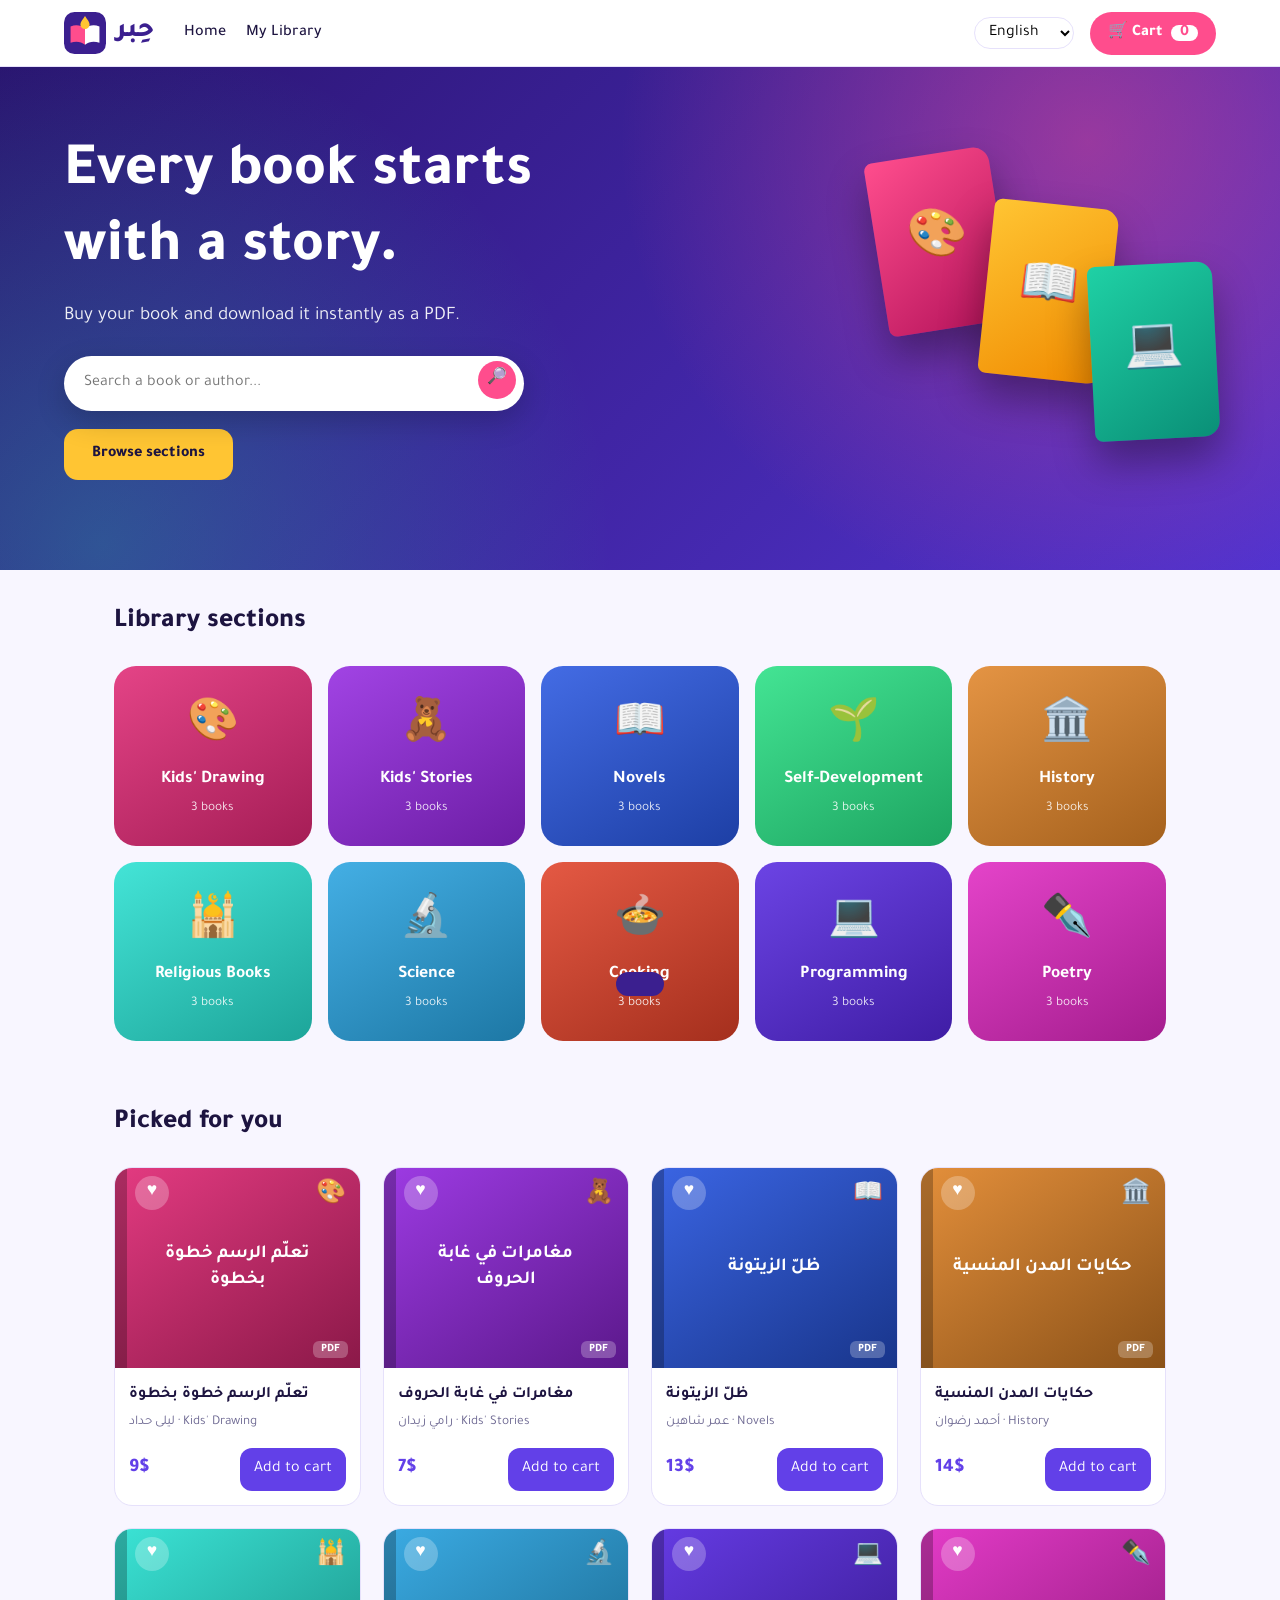
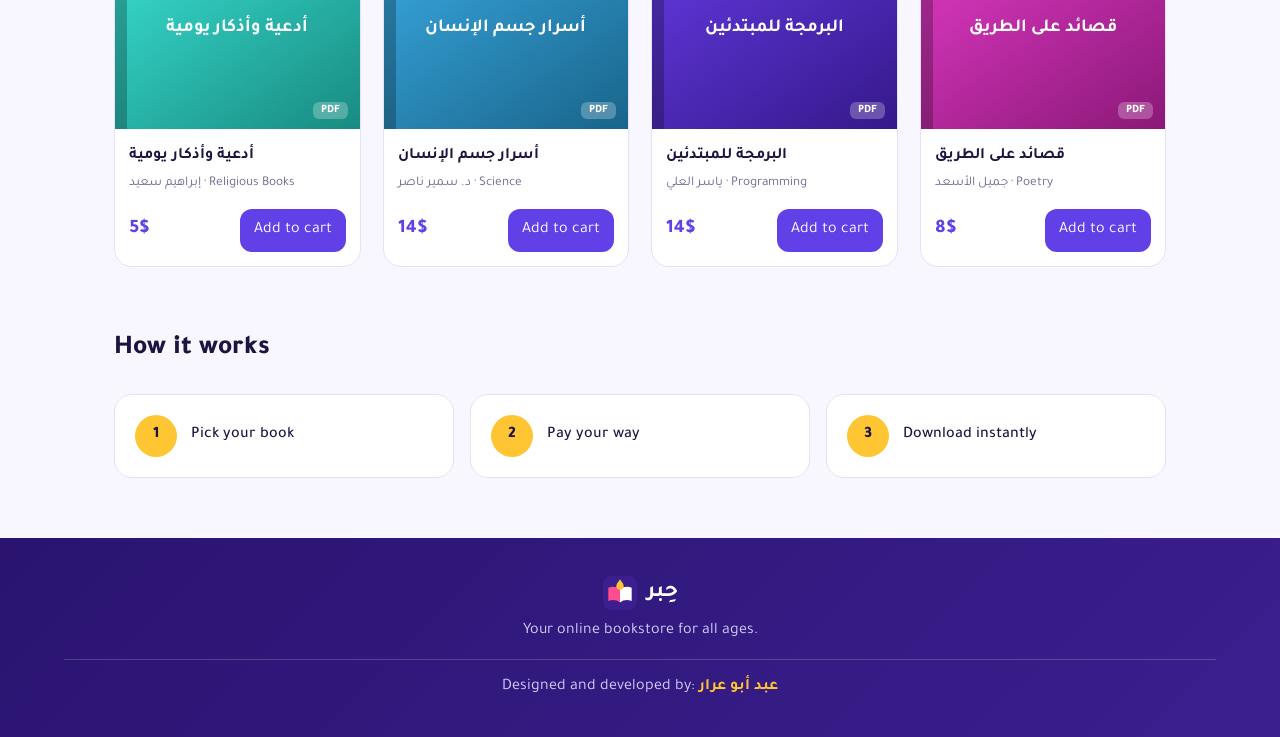
==== index.html @ 897b2f62 "Add files via upload" ====
<!DOCTYPE html>
<html lang="ar" dir="rtl">
<head>
<meta charset="UTF-8">
<meta name="viewport" content="width=device-width, initial-scale=1">
<title>حِبر</title>
<link href="https://fonts.googleapis.com/css2?family=Tajawal:wght@400;500;800&display=swap" rel="stylesheet">
<link rel="stylesheet" href="style.css">
</head>
<body>
<main id="app"></main>
<script src="data.js"></script>
<script src="i18n.js"></script>
<script src="app.js"></script>
</body>
</html>
---- style.css ----
:root{
  --v:#3b1f8f; --v2:#6240e8; --pink:#ff4d8d; --sun:#ffc533; --mint:#1fd1a5;
  --bg:#f8f6ff; --ink:#1d1440; --muted:#6d6892; --line:#e6e1fb; --r:18px;
}
*{box-sizing:border-box;margin:0;padding:0}
html{scroll-behavior:smooth}
body{font-family:'Tajawal',Tahoma,sans-serif;background:var(--bg);color:var(--ink);line-height:1.7}
a{color:inherit;text-decoration:none}
button,input,select,textarea{font:inherit}
:focus-visible{outline:3px solid var(--sun);outline-offset:2px}
[hidden]{display:none!important}
.wrap{max-width:1180px;margin:0 auto;padding:30px 5%}
.sec{font-size:1.7rem;font-weight:800;margin-bottom:20px}
.gap{height:30px}

/* الرأس */
.top{position:sticky;top:0;z-index:20;display:flex;align-items:center;gap:16px;padding:10px 5%;background:rgba(255,255,255,.92);backdrop-filter:blur(10px);border-bottom:1px solid var(--line)}
.brand{display:flex;align-items:center;gap:10px;font-size:1.7rem;font-weight:800;color:var(--v)}
.nav{display:flex;gap:20px;margin-inline-end:auto;margin-inline-start:14px;font-weight:500}
.nav a:hover{color:var(--pink)}
.lang{border:1px solid var(--line);background:#fff;border-radius:999px;padding:6px 10px;cursor:pointer}
.cart-btn{background:var(--pink);color:#fff;border:0;border-radius:999px;padding:8px 18px;font-weight:800;cursor:pointer;transition:transform .2s}
.cart-btn:hover{transform:scale(1.05)}
.cart-btn b{background:#fff;color:var(--pink);border-radius:999px;padding:0 9px;margin-inline-start:4px}
.cart-btn.bump{animation:bump .4s}
@keyframes bump{50%{transform:scale(1.22)}}

/* الأزرار */
.btn{display:inline-block;background:var(--sun);color:var(--ink);border:0;border-radius:14px;padding:12px 28px;font-weight:800;cursor:pointer;text-align:center;transition:transform .15s,box-shadow .15s}
.btn:hover{transform:translateY(-2px);box-shadow:0 8px 18px rgba(255,197,51,.5)}
.btn.full{width:100%}
.btn.off{opacity:.45;pointer-events:none}

/* الواجهة الرئيسية */
.hero{color:#fff;padding:70px 5% 90px;background:
  radial-gradient(circle at 85% 15%,rgba(255,77,141,.45),transparent 40%),
  radial-gradient(circle at 8% 95%,rgba(31,209,165,.3),transparent 40%),
  linear-gradient(135deg,#2a1470,#5233cf)}
.hero-in{max-width:1180px;margin:0 auto;display:flex;align-items:center;justify-content:space-between;gap:30px}
.hero-txt{max-width:560px}
.hero h1{font-size:clamp(2.2rem,6vw,3.8rem);font-weight:800;line-height:1.25}
.hero p{margin:12px 0 22px;font-size:1.2rem;opacity:.92}
.hsearch{position:relative;margin-bottom:18px;max-width:460px}
.hsearch input{width:100%;padding:14px 20px;border:0;border-radius:999px;color:var(--ink);box-shadow:0 10px 30px rgba(0,0,0,.2)}
.hres{position:absolute;top:110%;inset-inline:0;background:#fff;color:var(--ink);border-radius:16px;overflow:hidden;box-shadow:0 16px 40px rgba(0,0,0,.25);z-index:5}
.hres a,.hres p{display:flex;justify-content:space-between;gap:10px;padding:10px 18px}
.hres a:hover{background:var(--bg)}
.hres small{color:var(--muted)}
.hero-art{position:relative;width:340px;height:330px;flex:none}
.fl{position:absolute;width:125px;height:175px;border-radius:8px 16px 16px 8px;display:flex;align-items:center;justify-content:center;font-size:3rem;box-shadow:0 22px 40px rgba(0,0,0,.35);transform:rotate(var(--rot));animation:float 5s ease-in-out infinite}
@keyframes float{50%{transform:translateY(-16px) rotate(var(--rot))}}

.tiles{display:grid;grid-template-columns:repeat(auto-fill,minmax(180px,1fr));gap:16px}
.tile{display:flex;flex-direction:column;align-items:center;gap:2px;padding:26px 10px;border-radius:22px;color:#fff;background:linear-gradient(150deg,hsl(var(--h),75%,58%),hsl(var(--h),70%,38%));transition:transform .25s,box-shadow .25s}
.tile:hover{transform:translateY(-6px);box-shadow:0 16px 30px hsla(var(--h),70%,35%,.4)}
.tile .ico{font-size:2.6rem;transition:transform .25s}
.tile:hover .ico{transform:scale(1.2) rotate(-8deg)}
.tile b{font-size:1.1rem}
.tile small{opacity:.85}

.steps{display:grid;grid-template-columns:repeat(auto-fit,minmax(220px,1fr));gap:16px}
.step{display:flex;align-items:center;gap:14px;background:#fff;border:1px solid var(--line);border-radius:var(--r);padding:20px;font-weight:500}
.step .n{flex:none;width:42px;height:42px;border-radius:50%;background:var(--sun);display:flex;align-items:center;justify-content:center;font-weight:800}

/* صفحة القسم */
.cat-head{display:flex;align-items:center;gap:18px;padding:26px 28px;border-radius:24px;color:#fff;background:linear-gradient(150deg,hsl(var(--h),75%,58%),hsl(var(--h),70%,36%))}
.cat-head .ico{font-size:3.2rem}
.cat-head h1{font-size:2rem}
.chips{display:flex;gap:8px;overflow-x:auto;padding:16px 0 6px}
.chips a{flex:none;border:2px solid var(--line);background:#fff;border-radius:999px;padding:6px 16px;transition:.2s}
.chips a:hover{border-color:var(--v2)}
.chips a.on{background:var(--v2);border-color:var(--v2);color:#fff}
.tools{display:flex;gap:12px;flex-wrap:wrap;margin:16px 0}
.tools input{flex:1;min-width:200px}
.tools input,.tools select{padding:11px 16px;border:1px solid var(--line);border-radius:12px;background:#fff}

/* بطاقات الكتب */
.grid{display:grid;grid-template-columns:repeat(auto-fill,minmax(210px,1fr));gap:22px}
.card{background:#fff;border:1px solid var(--line);border-radius:var(--r);overflow:hidden;display:flex;flex-direction:column;transition:transform .25s,box-shadow .25s}
.card:hover{transform:translateY(-5px);box-shadow:0 18px 34px rgba(59,31,143,.16)}
.cover{position:relative;height:200px;display:flex;align-items:center;justify-content:center;text-align:center;padding:24px;color:#fff;font-size:1.15rem;line-height:1.4;background:linear-gradient(145deg,hsl(var(--h),75%,56%),hsl(var(--h),70%,32%));transition:transform .3s;transform-origin:bottom}
.card:hover .cover{transform:rotate(-1.5deg) scale(1.03)}
.cover::before{content:"";position:absolute;top:0;bottom:0;inset-inline-start:0;width:12px;background:rgba(0,0,0,.25)}
.cover i{position:absolute;top:12px;inset-inline-end:14px;font-style:normal;font-size:1.5rem}
.cover em{position:absolute;bottom:10px;inset-inline-end:12px;font-style:normal;font-size:.7rem;font-weight:800;background:rgba(255,255,255,.25);border-radius:6px;padding:1px 8px}
.heart{position:absolute;top:8px;inset-inline-start:20px;background:rgba(255,255,255,.25);border:0;color:#fff;width:34px;height:34px;border-radius:50%;font-size:1.1rem;cursor:pointer;transition:transform .2s,background .2s}
.heart:hover{transform:scale(1.15)}
.heart.on{background:#fff;color:var(--pink);animation:bump .4s}
.info{padding:14px;display:flex;flex-direction:column;gap:2px;flex:1}
.info h4{font-size:1rem}
.info small{color:var(--muted)}
.row{display:flex;justify-content:space-between;align-items:center;margin-top:auto;padding-top:12px}
.price{font-weight:800;color:var(--v2);font-size:1.2rem}
.add{display:inline-block;background:var(--v2);color:#fff;border:0;border-radius:12px;padding:8px 14px;cursor:pointer;transition:background .2s,transform .15s}
.add:hover{background:var(--pink);transform:scale(1.05)}
.add.dl{background:var(--mint);color:var(--ink);font-weight:800}
.empty{text-align:center;color:var(--muted);padding:36px}

/* السلة الجانبية */
.overlay{position:fixed;inset:0;background:rgba(29,20,64,.55);z-index:30;opacity:0;visibility:hidden;transition:.25s}
.overlay.show{opacity:1;visibility:visible}
.cart{position:fixed;top:0;bottom:0;left:0;width:min(400px,100%);background:#fff;z-index:40;display:flex;flex-direction:column;transform:translateX(-100%);visibility:hidden;transition:transform .3s,visibility .3s}
.cart.open{transform:none;visibility:visible}
.cart-head{display:flex;justify-content:space-between;align-items:center;padding:16px 20px;border-bottom:1px solid var(--line)}
.cart-head button{background:none;border:0;font-size:1.3rem;cursor:pointer}
.items{flex:1;overflow-y:auto;padding:8px 20px}
.item{display:flex;gap:10px;align-items:center;padding:12px 0;border-bottom:1px solid var(--line)}
.item .t{flex:1}
.item small{display:block;color:var(--muted)}
.rm{background:none;border:0;color:var(--muted);font-size:1.1rem;cursor:pointer;padding:4px 8px}
.rm:hover{color:#d62c4c}
.cart-foot{padding:16px 20px;border-top:1px solid var(--line)}

/* الدفع */
.panel{background:#fff;border:1px solid var(--line);border-radius:20px;padding:24px}
.panel.center{text-align:center;display:flex;flex-direction:column;align-items:center;gap:14px;padding:44px 24px}
.co-layout{display:grid;grid-template-columns:1.5fr 1fr;gap:22px;align-items:start}
.panel h3{margin:6px 0 14px;font-size:1.15rem}
.fields{display:grid;grid-template-columns:1fr 1fr;gap:14px;margin-bottom:22px}
.fields label{display:flex;flex-direction:column;gap:5px;font-weight:500;font-size:.95rem}
.fields .full{grid-column:1/-1}
.fields input,.fields textarea{padding:11px 12px;border:1px solid var(--line);border-radius:12px;background:#fcfbff}
.fields input:focus{border-color:var(--v2);outline:none;box-shadow:0 0 0 3px rgba(98,64,232,.18)}
.pay{display:grid;gap:12px;margin-bottom:18px}
.pay.many{grid-template-columns:repeat(auto-fill,minmax(150px,1fr))}
.opt{cursor:pointer}
.opt input{position:absolute;opacity:0}
.opt span{display:block;text-align:center;border:2px solid var(--line);border-radius:14px;padding:14px 8px;font-weight:500;transition:.2s}
.opt:hover span{border-color:var(--v2)}
.opt input:checked+span{border-color:var(--v2);background:#efeaff;font-weight:800;color:var(--v)}
.opt input:focus-visible+span{outline:3px solid var(--sun)}
.note{background:#fff6dc;border-radius:12px;padding:10px 12px;font-size:.9rem}
.sum{position:sticky;top:80px}
.line{display:flex;justify-content:space-between;gap:10px;padding:8px 0;border-bottom:1px dashed var(--line)}
.line.big{font-size:1.25rem;border:0;padding-top:14px;color:var(--v)}
.check{width:76px;height:76px;border-radius:50%;background:var(--mint);color:#fff;font-size:2.5rem;display:flex;align-items:center;justify-content:center;animation:bump .6s}
.dls{display:flex;flex-direction:column;gap:10px;width:100%;max-width:440px}

/* التذييل والتنبيه والقصاصات */
footer{background:linear-gradient(135deg,#2a1470,#3b1f8f);color:#d9d2ff;text-align:center;padding:36px 5%;margin-top:30px}
.foot-brand{display:flex;justify-content:center;align-items:center;gap:10px;color:#fff;font-size:1.4rem;margin-bottom:6px}
.credit{margin-top:14px;padding-top:14px;border-top:1px solid rgba(255,255,255,.18)}
.credit b{color:var(--sun)}
.toast{position:fixed;bottom:24px;left:50%;transform:translate(-50%,120px);background:var(--v);color:#fff;padding:12px 24px;border-radius:14px;z-index:50;transition:transform .3s}
.toast.show{transform:translate(-50%,0)}
.cf{position:fixed;top:-20px;width:9px;height:14px;border-radius:2px;z-index:60;pointer-events:none;animation:fall linear forwards}
@keyframes fall{to{transform:translateY(110vh) rotate(720deg)}}

@media (max-width:820px){
  .co-layout{grid-template-columns:1fr}
  .sum{position:static;order:-1}
  .hero-art{display:none}
}
@media (max-width:560px){
  .nav,.ct{display:none}
  .top{gap:10px}.brand{margin-inline-end:auto}
  .grid{grid-template-columns:repeat(2,1fr);gap:12px}
  .cover{height:150px;font-size:1rem;padding:18px}
  .fields{grid-template-columns:1fr}
  .hero{padding:50px 5% 60px}
}
@media (prefers-reduced-motion:reduce){*{transition:none!important;animation:none!important;scroll-behavior:auto!important}}

/* إضافات: زر البحث */
.hsearch input{padding-inline-end:58px}
.sbtn{position:absolute;top:24px;inset-inline-end:8px;transform:translateY(-50%);border:0;background:var(--pink);color:#fff;width:38px;height:38px;border-radius:50%;cursor:pointer;font-size:1rem}
.sbtn:hover{filter:brightness(1.1)}
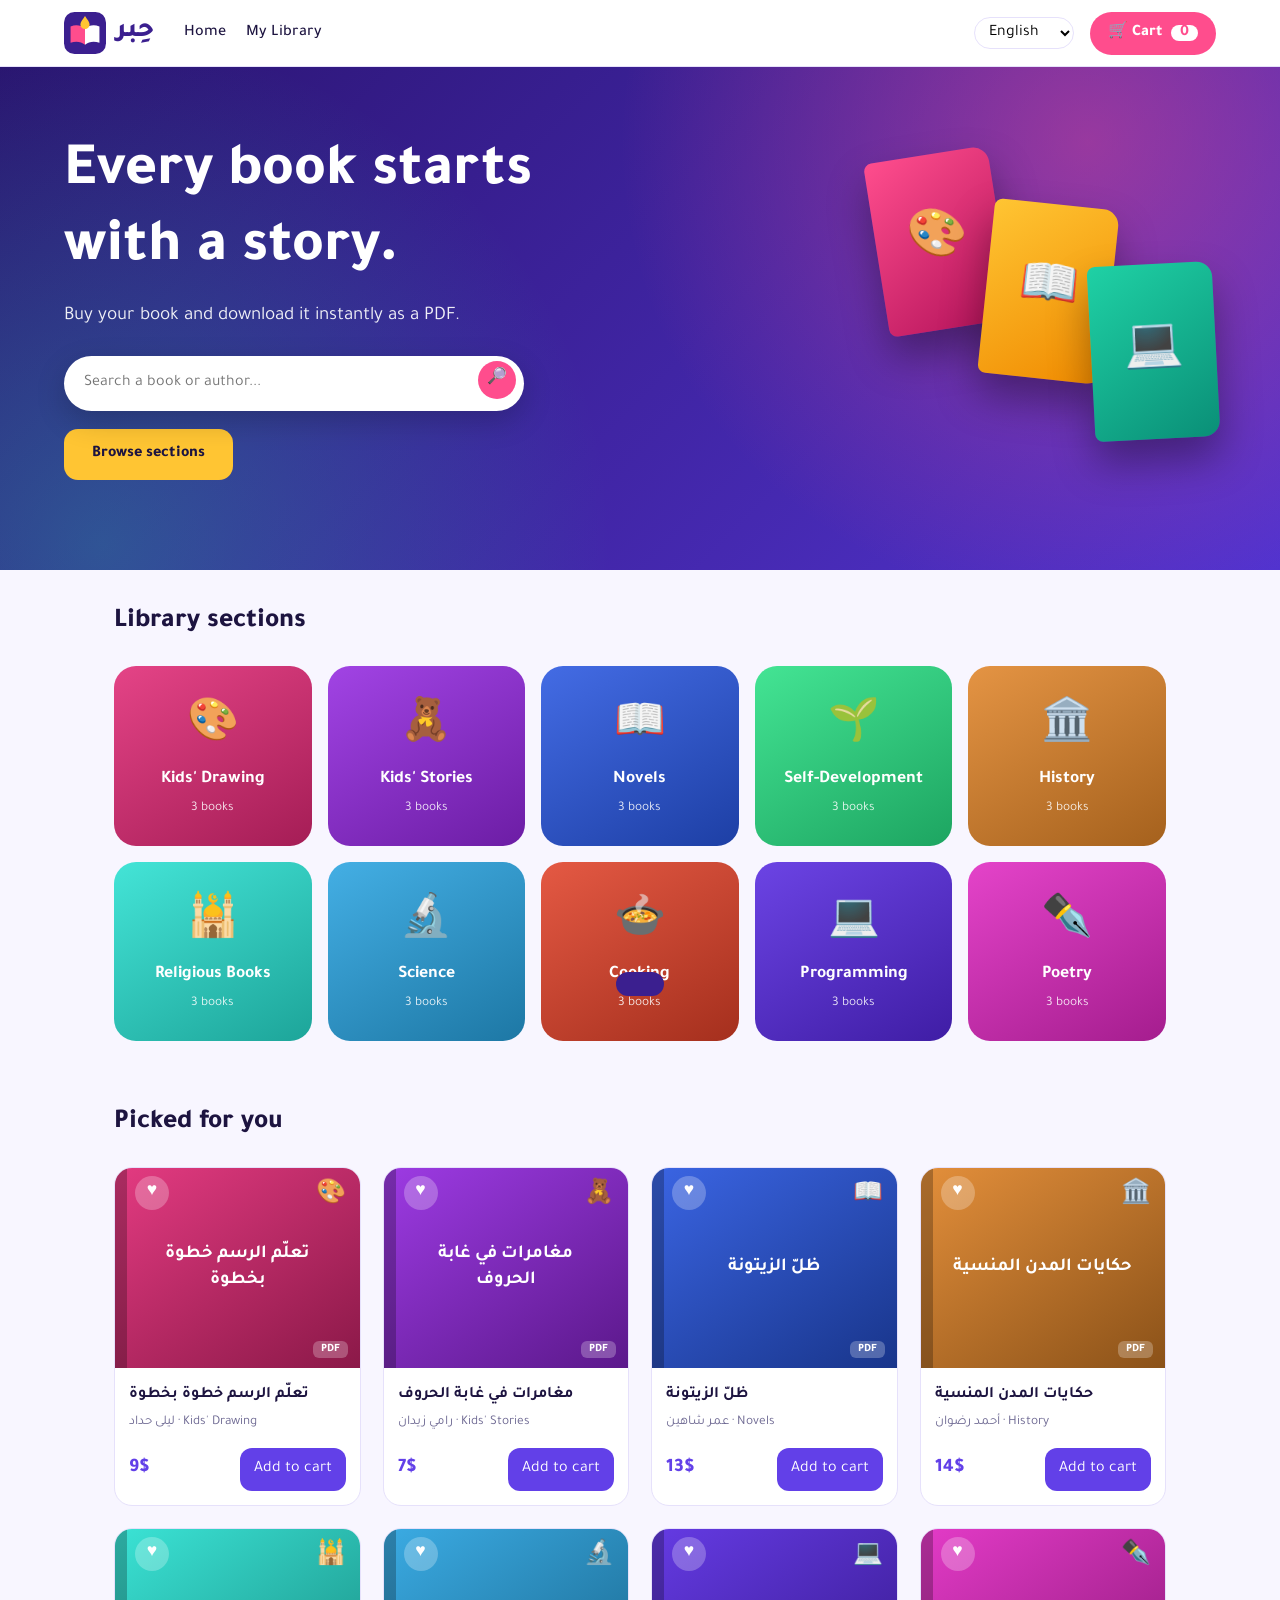
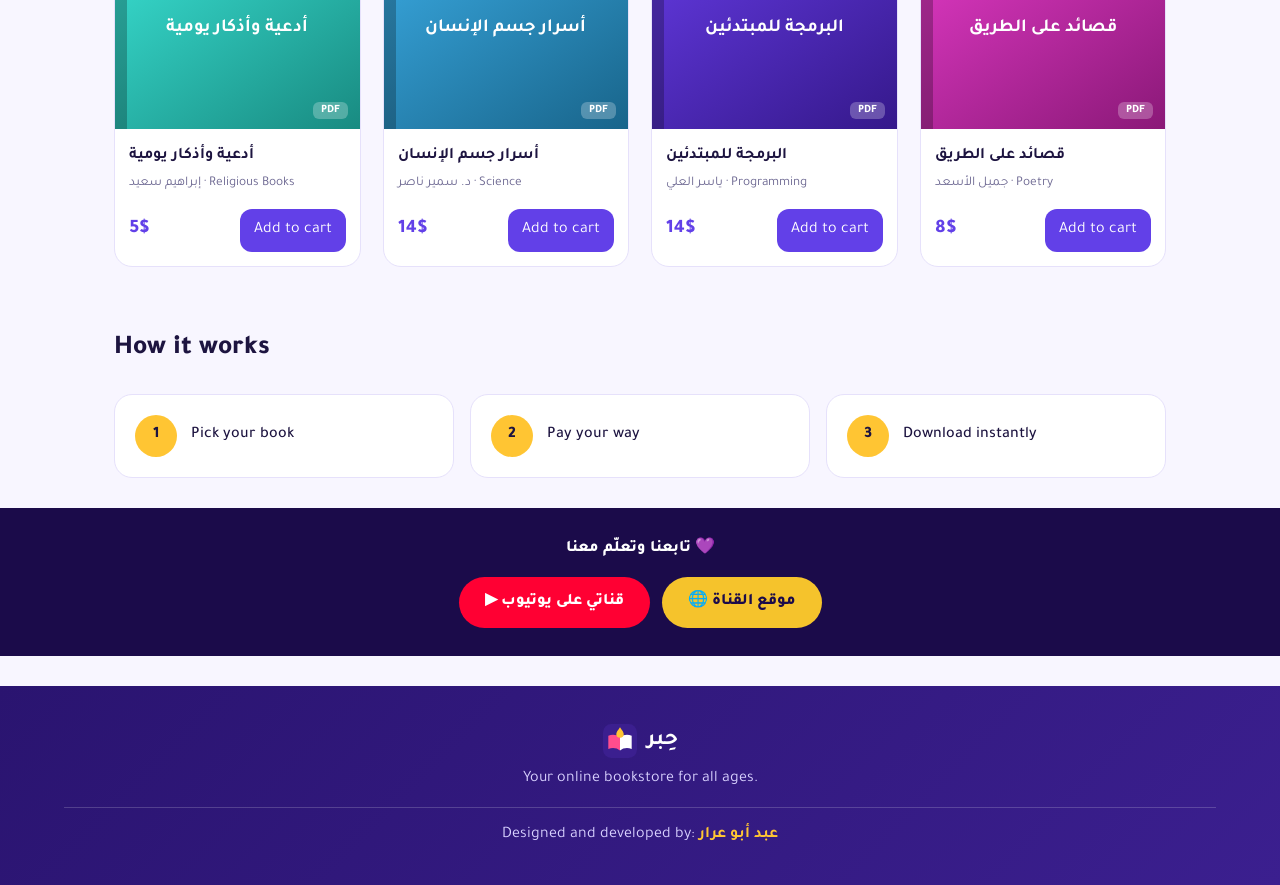
==== commit 7c95f067: "Update index.html" ====
--- a/index.html
+++ b/index.html
@@ -9,8 +9,19 @@
 </head>
 <body>
 <main id="app"></main>
+
+<div style="text-align:center;padding:28px 16px;background:#1b0b4a;color:#fff;font-family:'Tajawal',sans-serif">
+  <p style="margin:0 0 14px;font-weight:800">تابعنا وتعلّم معنا 💜</p>
+  <div style="display:flex;gap:12px;justify-content:center;flex-wrap:wrap">
+    <a href="https://www.youtube.com/channel/UC6V8FpZwiLoSbL07uwB2TAg" target="_blank" rel="noopener"
+       style="background:#ff0033;color:#fff;text-decoration:none;font-weight:800;padding:12px 26px;border-radius:30px">▶ قناتي على يوتيوب</a>
+    <a href="https://abdalhmed31.netlify.app" target="_blank" rel="noopener"
+       style="background:#f5c32c;color:#1b0b4a;text-decoration:none;font-weight:800;padding:12px 26px;border-radius:30px">🌐 موقع القناة</a>
+  </div>
+</div>
+
 <script src="data.js"></script>
 <script src="i18n.js"></script>
 <script src="app.js"></script>
 </body>
-</html>+</html>
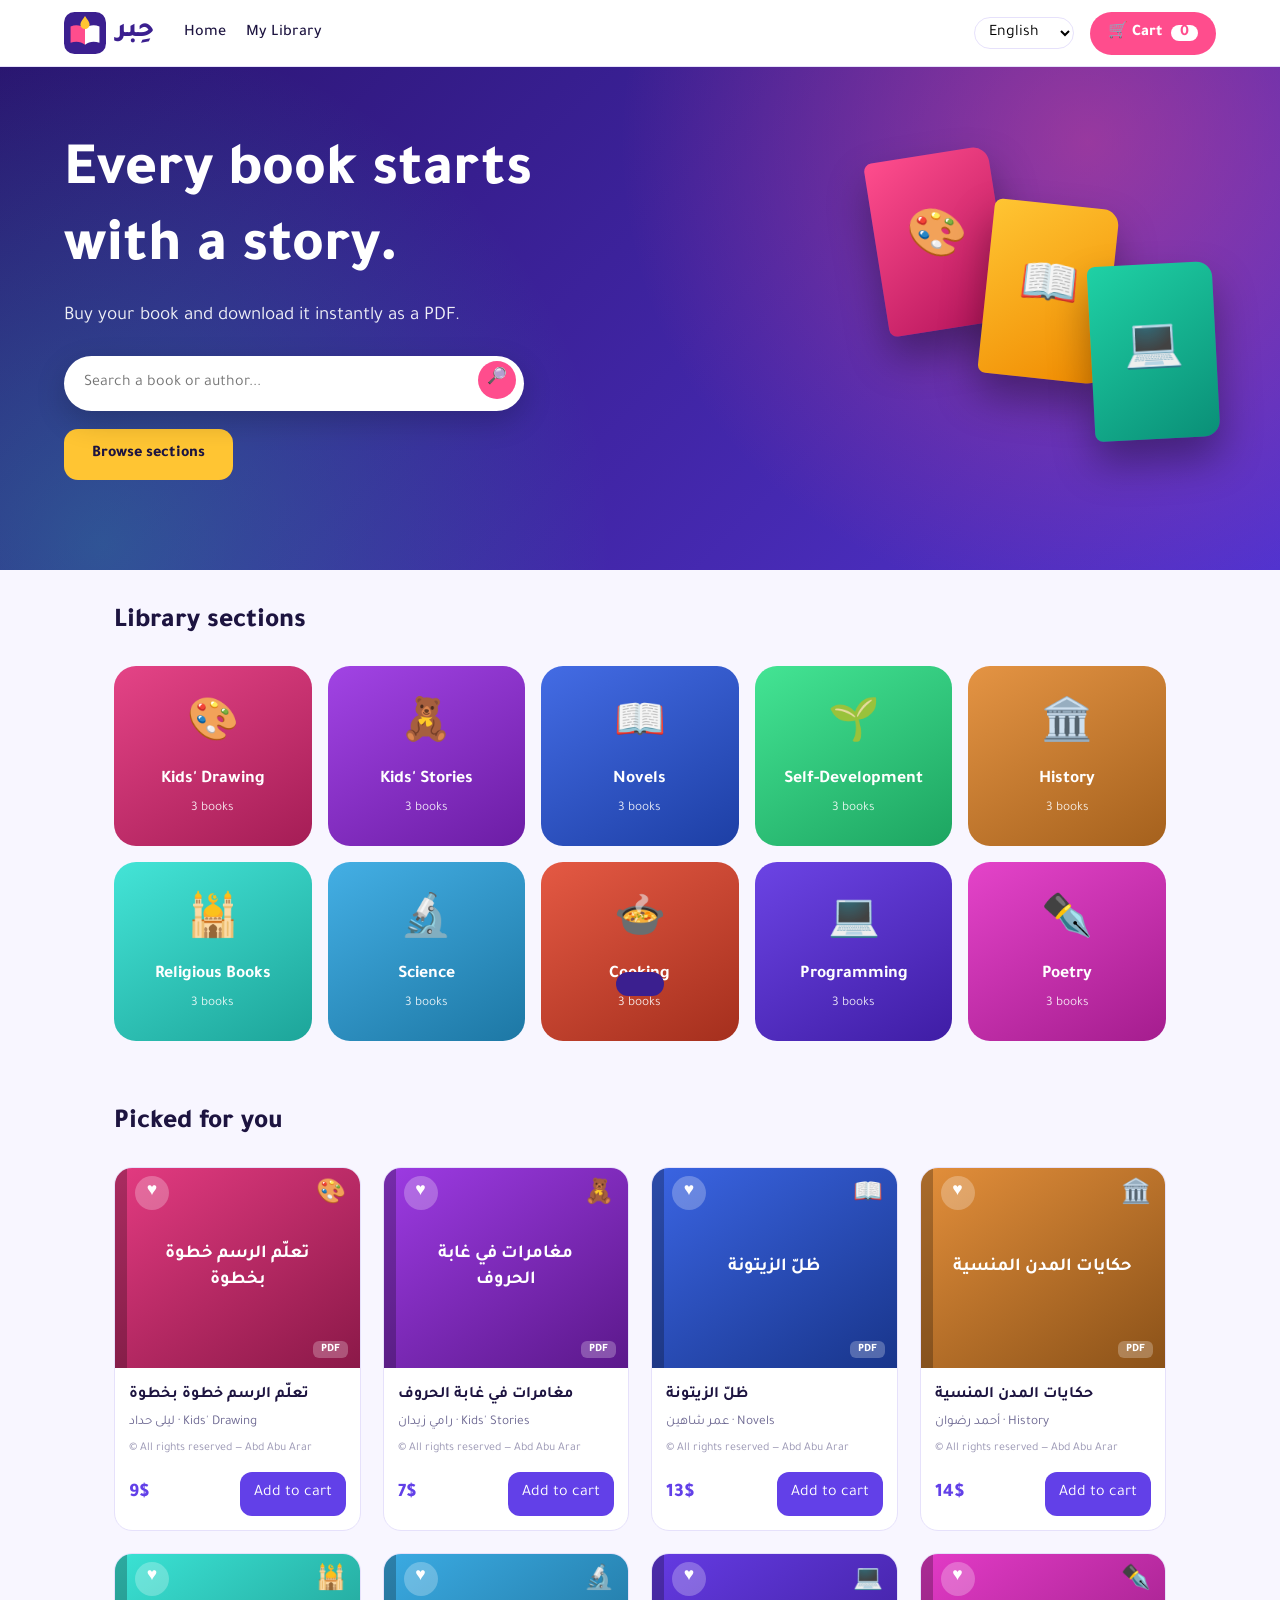
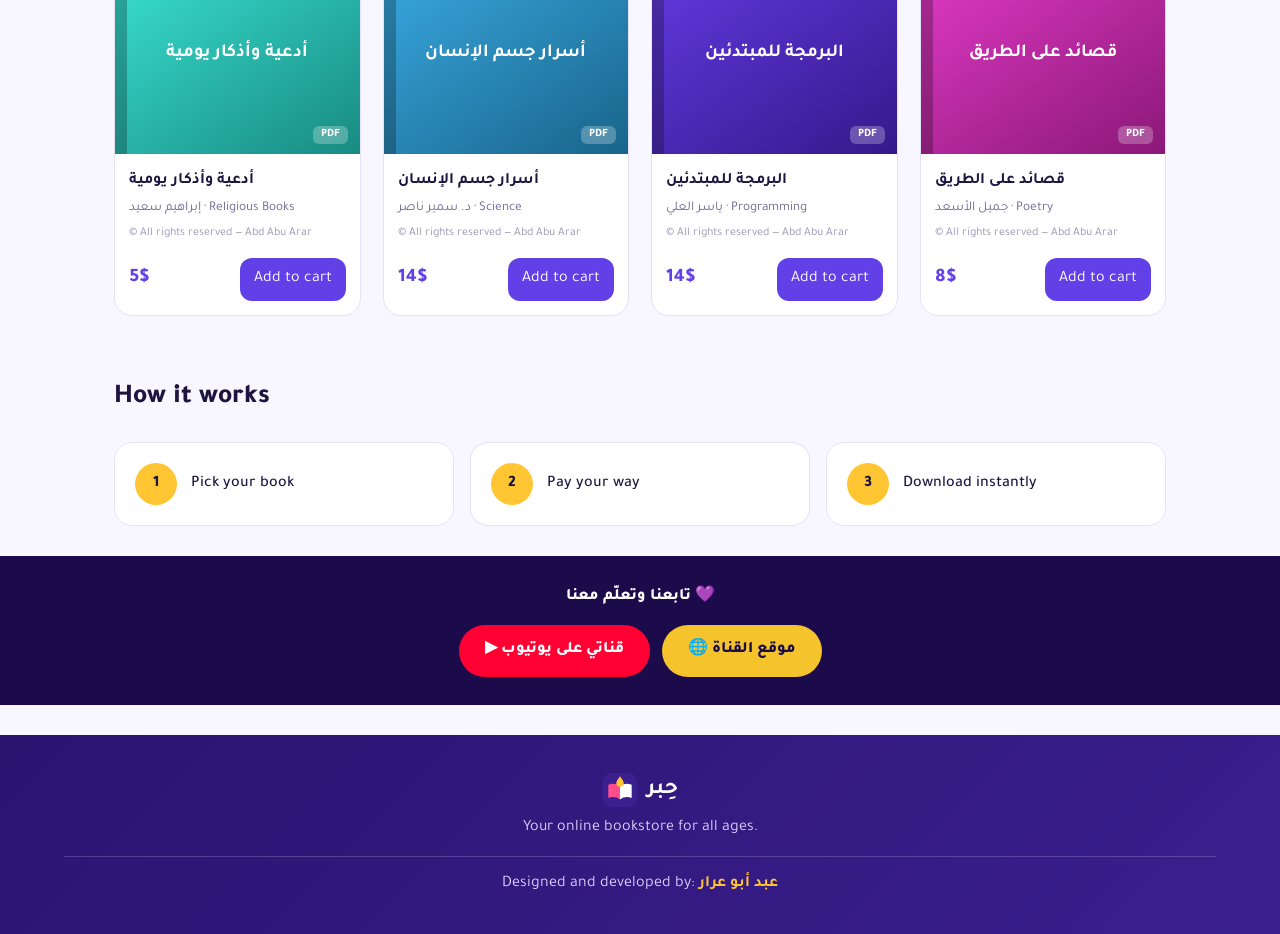
==== commit cefd2fc2: "Update index.html" ====
--- a/index.html
+++ b/index.html
@@ -15,7 +15,7 @@
   <div style="display:flex;gap:12px;justify-content:center;flex-wrap:wrap">
     <a href="https://www.youtube.com/channel/UC6V8FpZwiLoSbL07uwB2TAg" target="_blank" rel="noopener"
        style="background:#ff0033;color:#fff;text-decoration:none;font-weight:800;padding:12px 26px;border-radius:30px">▶ قناتي على يوتيوب</a>
-    <a href="https://abdalhmed31.netlify.app" target="_blank" rel="noopener"
+    <a href="https://abdcode.netlify.app" target="_blank" rel="noopener"
        style="background:#f5c32c;color:#1b0b4a;text-decoration:none;font-weight:800;padding:12px 26px;border-radius:30px">🌐 موقع القناة</a>
   </div>
 </div>
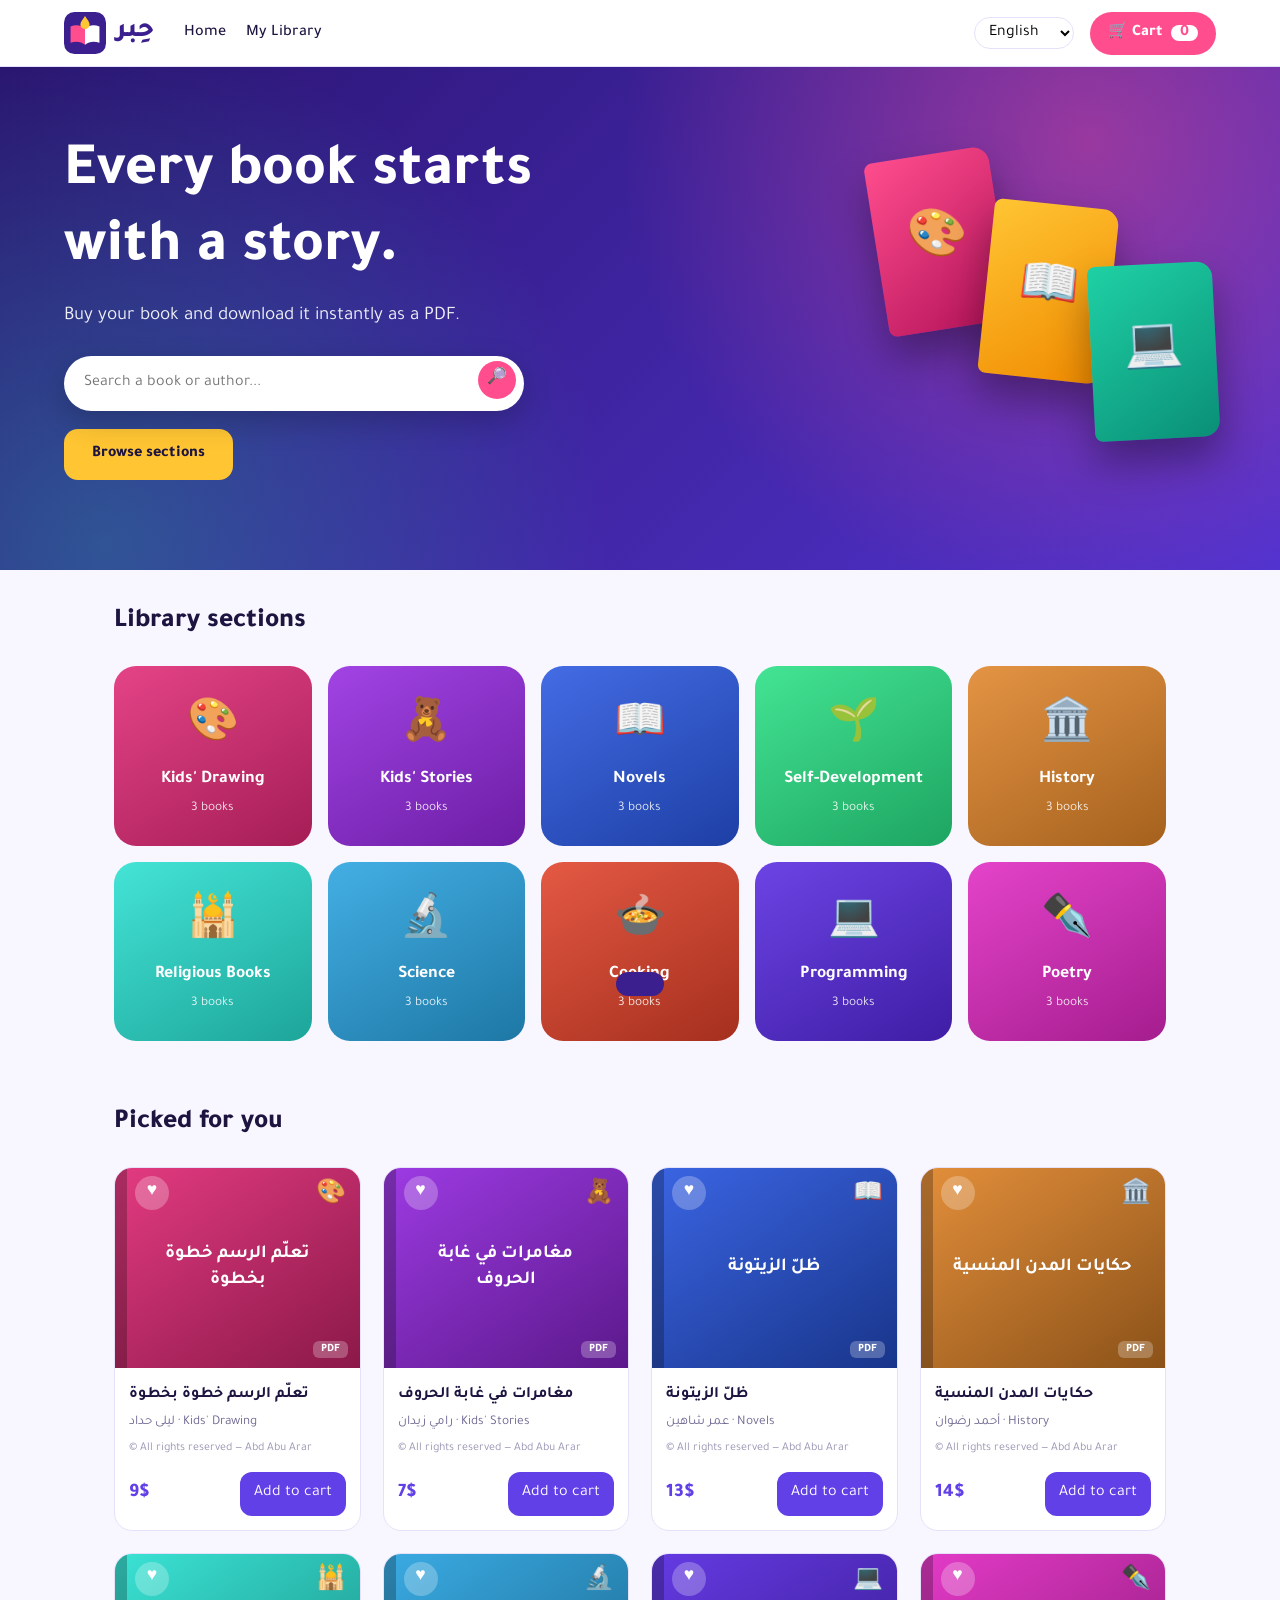
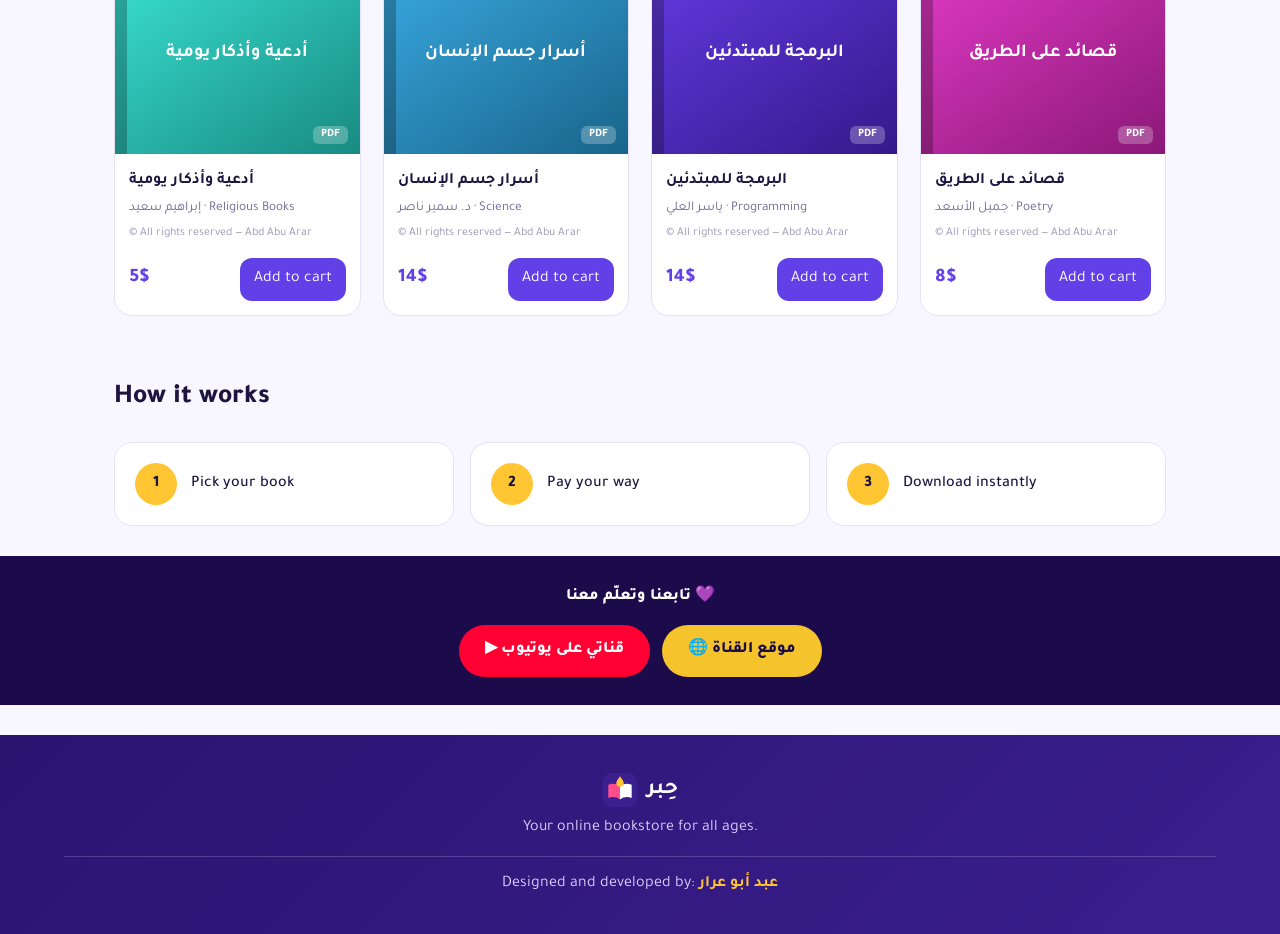
==== commit 6cc0a003: "Update index.html" ====
--- a/index.html
+++ b/index.html
@@ -6,6 +6,7 @@
 <title>حِبر</title>
 <link href="https://fonts.googleapis.com/css2?family=Tajawal:wght@400;500;800&display=swap" rel="stylesheet">
 <link rel="stylesheet" href="style.css">
+<link rel="icon" type="image/png" href="https://cdn-icons-png.flaticon.com/512/3389/3389081.png">
 </head>
 <body>
 <main id="app"></main>
